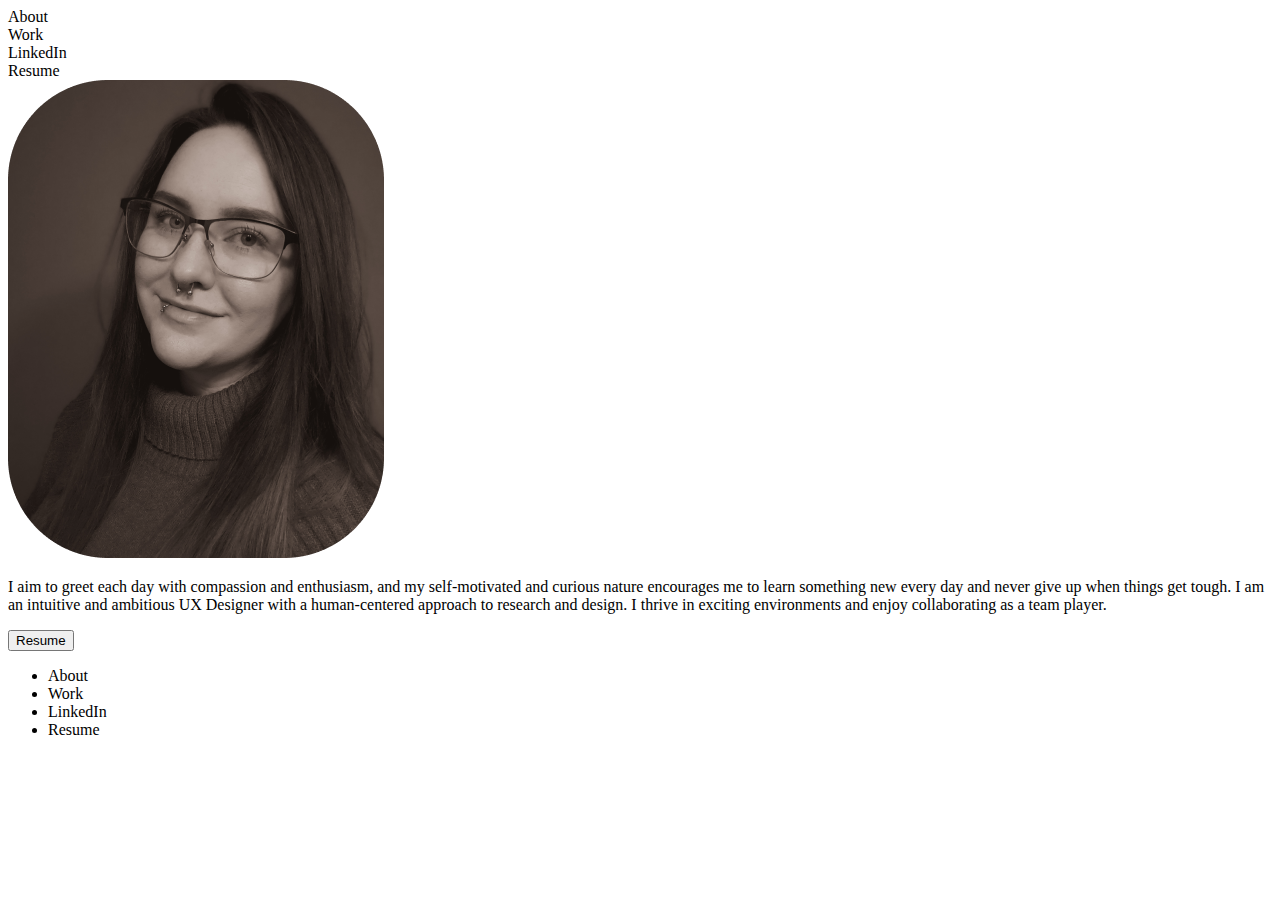
==== index.html @ d725f317 "Adding Images to folders and thee first steps of code" ====
<!DOCTYPE html>
<html>
    <head>
        <title></title>
    </head>
    <body>
        <header class="navigation">
            <div class="inline-block logo" img src="images/logo.png"></div>
            <nav class="inline block">
               <ui>
                <li>About</li>
                <li>Work</li>
                <li>LinkedIn</li>
                <li>Resume</li>
                </ui>
            </nav>
        </header>
<section class="heroImg">
<div>
    <img src="images/profile.png">
    <p>
        I aim to greet each day with compassion and enthusiasm, and my self-motivated and curious nature encourages me to learn something new every day and never give up when things get tough.  I am an intuitive and ambitious UX Designer with a human-centered approach to research and design. I thrive in exciting environments and enjoy collaborating as a team player.  
    </p>
    <button>Resume</button>
</div>
</section>

<footer>
    <ul>
        <li>About</li>
        <li>Work</li>
        <li>LinkedIn</li>
        <li>Resume</li>
    </ul>
</footer>




    </body>
</html>
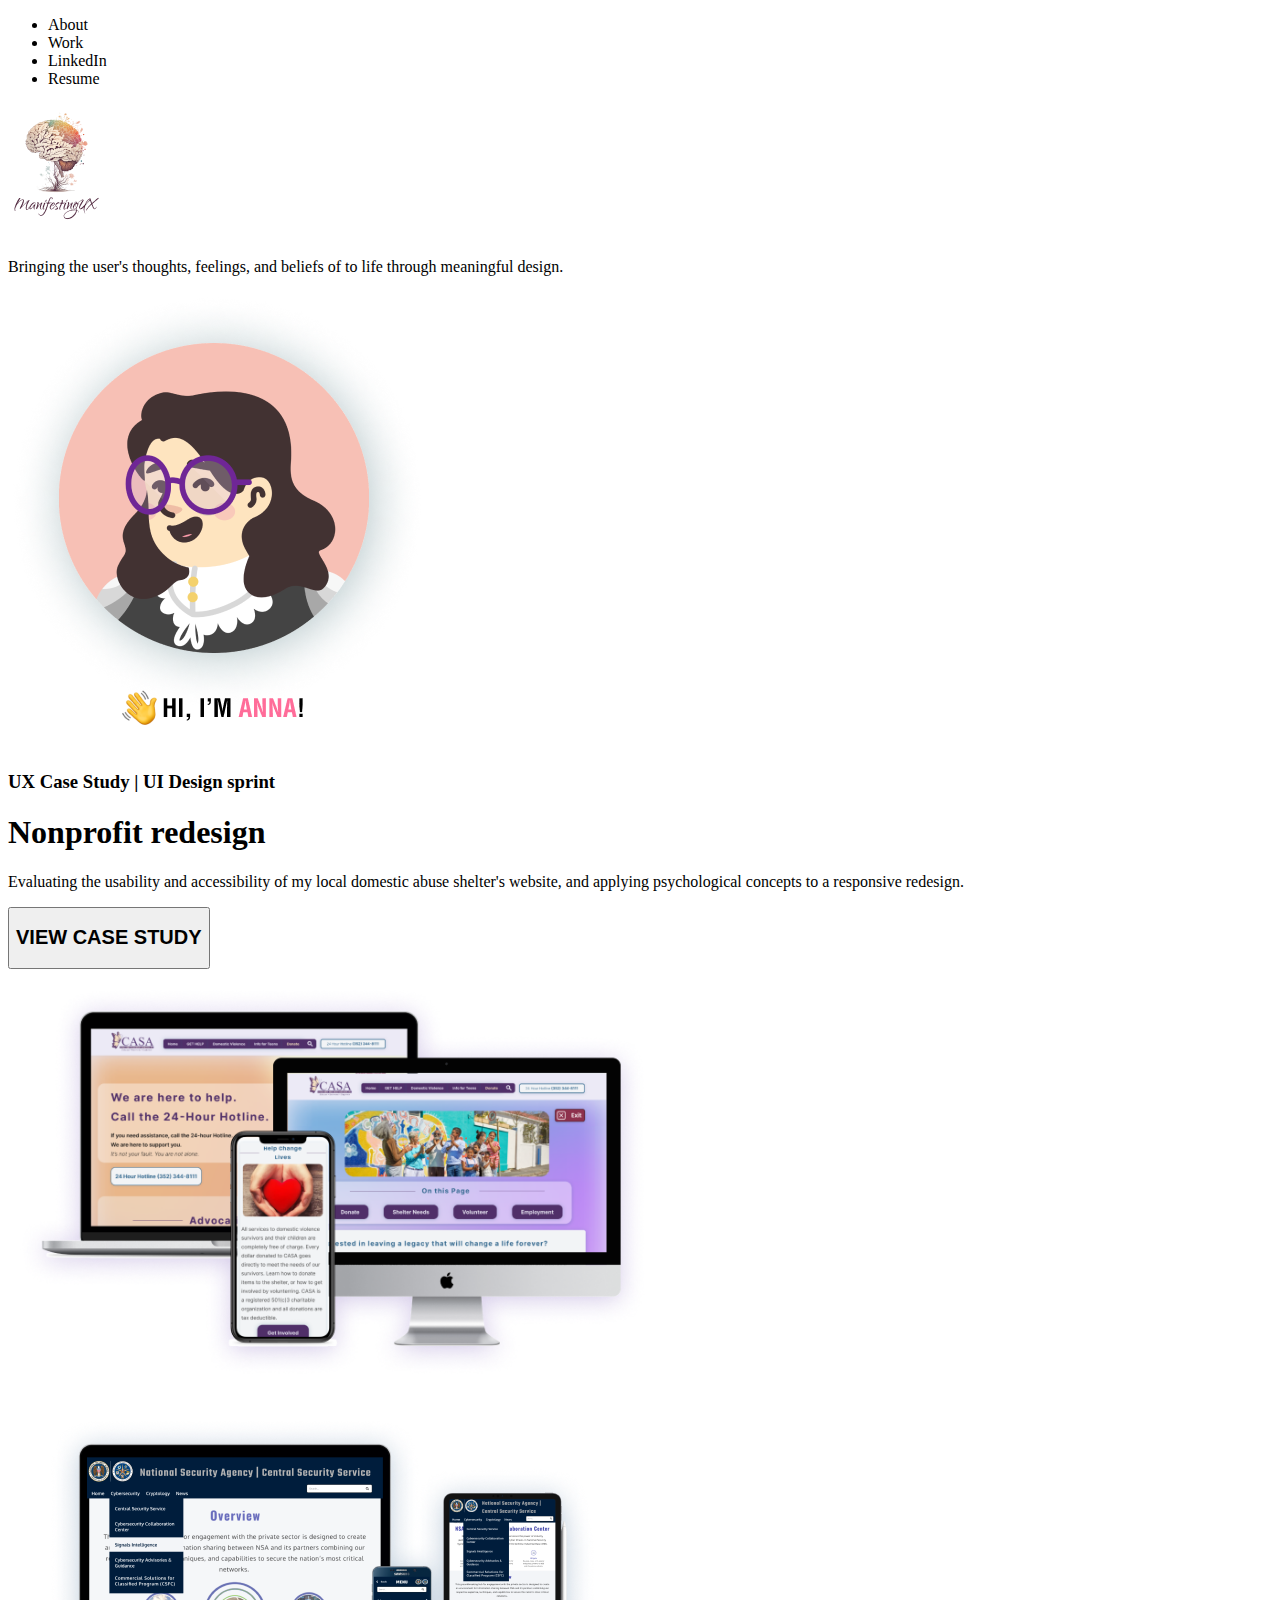
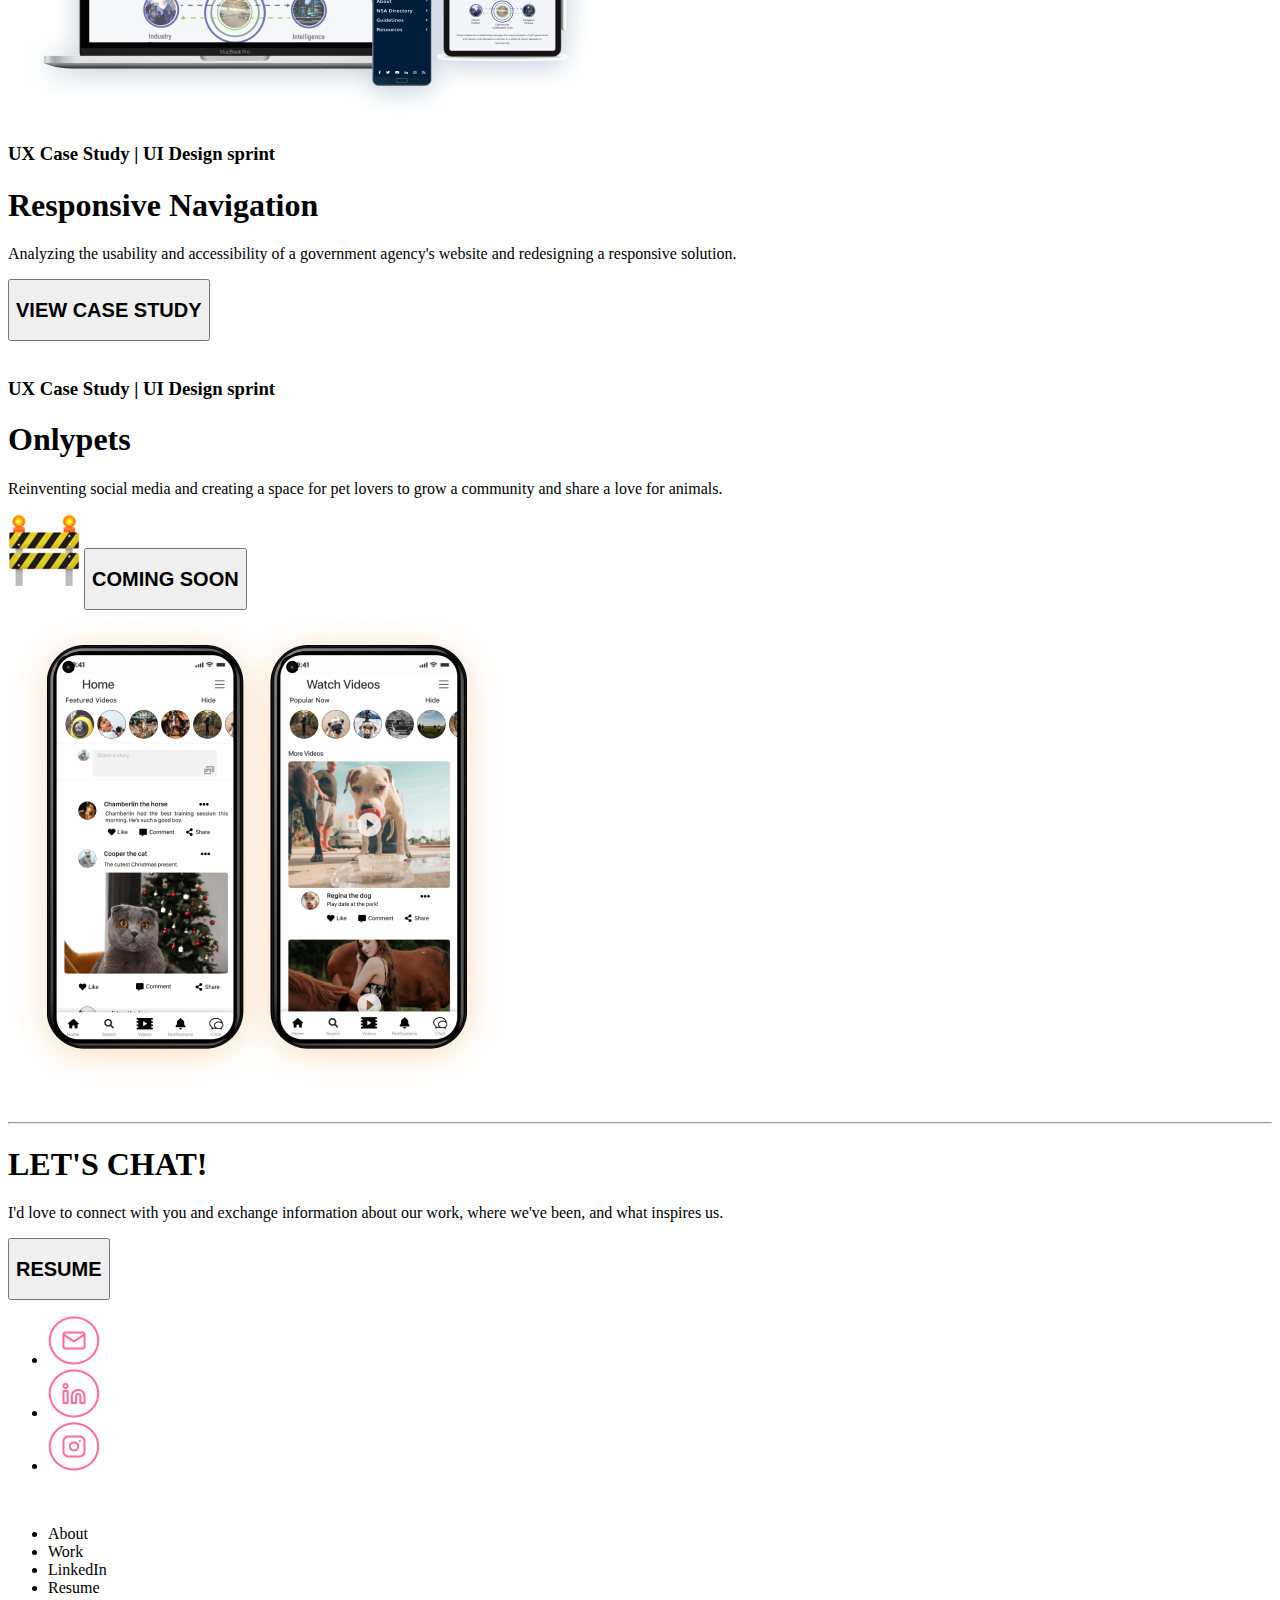
==== commit 169aca7f: "A buttload of work I forgot to save" ====
--- a/index.html
+++ b/index.html
@@ -1,38 +1,155 @@
 <!DOCTYPE html>
 <html>
     <head>
-        <title></title>
-    </head>
+            <title>Anna Riedle</title>
+            <link href="css/style.css" rel="stylesheet" type="text/css">
+          </head>
+     
     <body>
-        <header class="navigation">
-            <div class="inline-block logo" img src="images/logo.png"></div>
-            <nav class="inline block">
-               <ui>
-                <li>About</li>
-                <li>Work</li>
-                <li>LinkedIn</li>
-                <li>Resume</li>
-                </ui>
-            </nav>
+<!-- HEADER -->
+    <!--Can't get the logo to line up in the nav bar 1/7-->
+ <section>       
+    <header id="floatingMenu">
+            
+            <nav class="inline-block topnavList">
+                <ul>
+                 <li class="inline-block navMargin">About</li>
+                 <li class="inline-block navMargin"> Work</li>
+                 <li class="inline-block navMargin">LinkedIn</li>
+                 <li class="inline-block navMargin">Resume</li>
+                 </ul>
+                 <div class="inline-block logo"> 
+                    <img src="/images/logo.png">
+                </div>
+             </nav>
         </header>
-<section class="heroImg">
-<div>
-    <img src="images/profile.png">
-    <p>
-        I aim to greet each day with compassion and enthusiasm, and my self-motivated and curious nature encourages me to learn something new every day and never give up when things get tough.  I am an intuitive and ambitious UX Designer with a human-centered approach to research and design. I thrive in exciting environments and enjoy collaborating as a team player.  
-    </p>
-    <button>Resume</button>
+</section>
+
+<div class="spacer">
+    &nbsp;
+</div>
+
+<!-- LANDING -->
+<section>
+  <div id="LANDING">  <!--user's and design need a highlight 1/7-->
+<div  id="LANDleft">
+    <p class="slogan">Bringing the user's thoughts, feelings, and beliefs of to life through meaningful design.</p> 
+</div>
+<div id="LANDright">
+    <img src="/images/avatar.png">
+</div>
 </div>
 </section>
 
-<footer>
-    <ul>
-        <li>About</li>
-        <li>Work</li>
-        <li>LinkedIn</li>
-        <li>Resume</li>
-    </ul>
-</footer>
+
+<div class="spacer">
+    &nbsp;
+</div>
+
+
+<!--CASE STUDIES/"Work/Home"-->
+<section class="content">
+
+
+<!--CASA-->
+<div id="CASA">
+    <div id="CASAleft">
+        <h3 margin-left="72px">UX Case Study | UI Design sprint</h3>
+        <h1>Nonprofit redesign</h1>
+        <p>Evaluating the usability and accessibility of my local domestic abuse shelter's website, and applying psychological concepts to a responsive redesign.</p>
+        <button><h2>VIEW CASE STUDY</h2></button>
+    </div>
+    <!--list on left, image on right-->
+    <div id="CASAright">
+        <img src="/images/casa mockup.png" width="640px">
+    </div>
+</div>
+
+<div class="spacer">
+    &nbsp;
+</div>
+
+<!--NSA-->
+<div id="NSA">
+       <!--image on left, list on right-->
+    <div id="NSAleft">
+        <img src="/images/nsa mockup.png">
+    </div>
+    <div id="NSAright">   
+        <h3>UX Case Study | UI Design sprint</h3>
+        <h1>Responsive Navigation</h1>
+        <p>Analyzing the usability and accessibility of a government agency's website and redesigning a responsive solution.</p>
+        <button><h2>VIEW CASE STUDY</h2></button>
+    </div>
+
+</div>
+
+<div class="spacer">
+    &nbsp;
+</div>
+
+<!--ONLYPETS-->
+<div id="ONLYPETS">
+    <div id="OPleft">
+        <h3>UX Case Study | UI Design sprint</h3>
+        <h1>Onlypets</h1>
+        <p>Reinventing social media and creating a space for pet lovers to grow a community and share a love for animals.</p>
+        <img src="/images/coming soon.png">
+        <button><h2>COMING SOON</h2></button>
+    </div>
+    <!--list on left, image on right-->
+    <div id="OPright">
+        <img src="/images/onlypets mockup.png">
+    </div>
+</div>
+<div class="spacer">
+    &nbsp;
+</div>
+<hr>
+
+
+ <!--Let's chat with resume on left-->
+ 
+    <div id="CONTACT">
+       <div id="chatleft">
+        <h1>LET'S CHAT!</h1>
+       <p>I'd love to connect with you and exchange information about our work, where we've been, and what inspires us.</p>
+       <button><h2>RESUME</h2></button>
+       </div>
+
+       <div id="chatright">
+        <!-- Needs stlying 1/7 -->
+        <ul> 
+           <li><img src="/images/email.png"></li>
+           <li><img src="/images/linkedin.png"></li>
+           <li><img src="/images/instagram.png"></li>
+         </ul>
+       </div>
+
+   </div>
+   
+   
+  
+
+
+</section>
+
+<div class="spacer">
+    &nbsp;
+</div>
+
+
+<section>
+    <footer class="footer">
+        <ul>
+            <li class="inline-block navMargin">About</li>
+            <li class="inline-block navMargin"> Work</li>
+            <li class="inline-block navMargin">LinkedIn</li>
+            <li class="inline-block navMargin">Resume</li>
+        </ul>
+    </footer>
+</section>
+
 
 
 
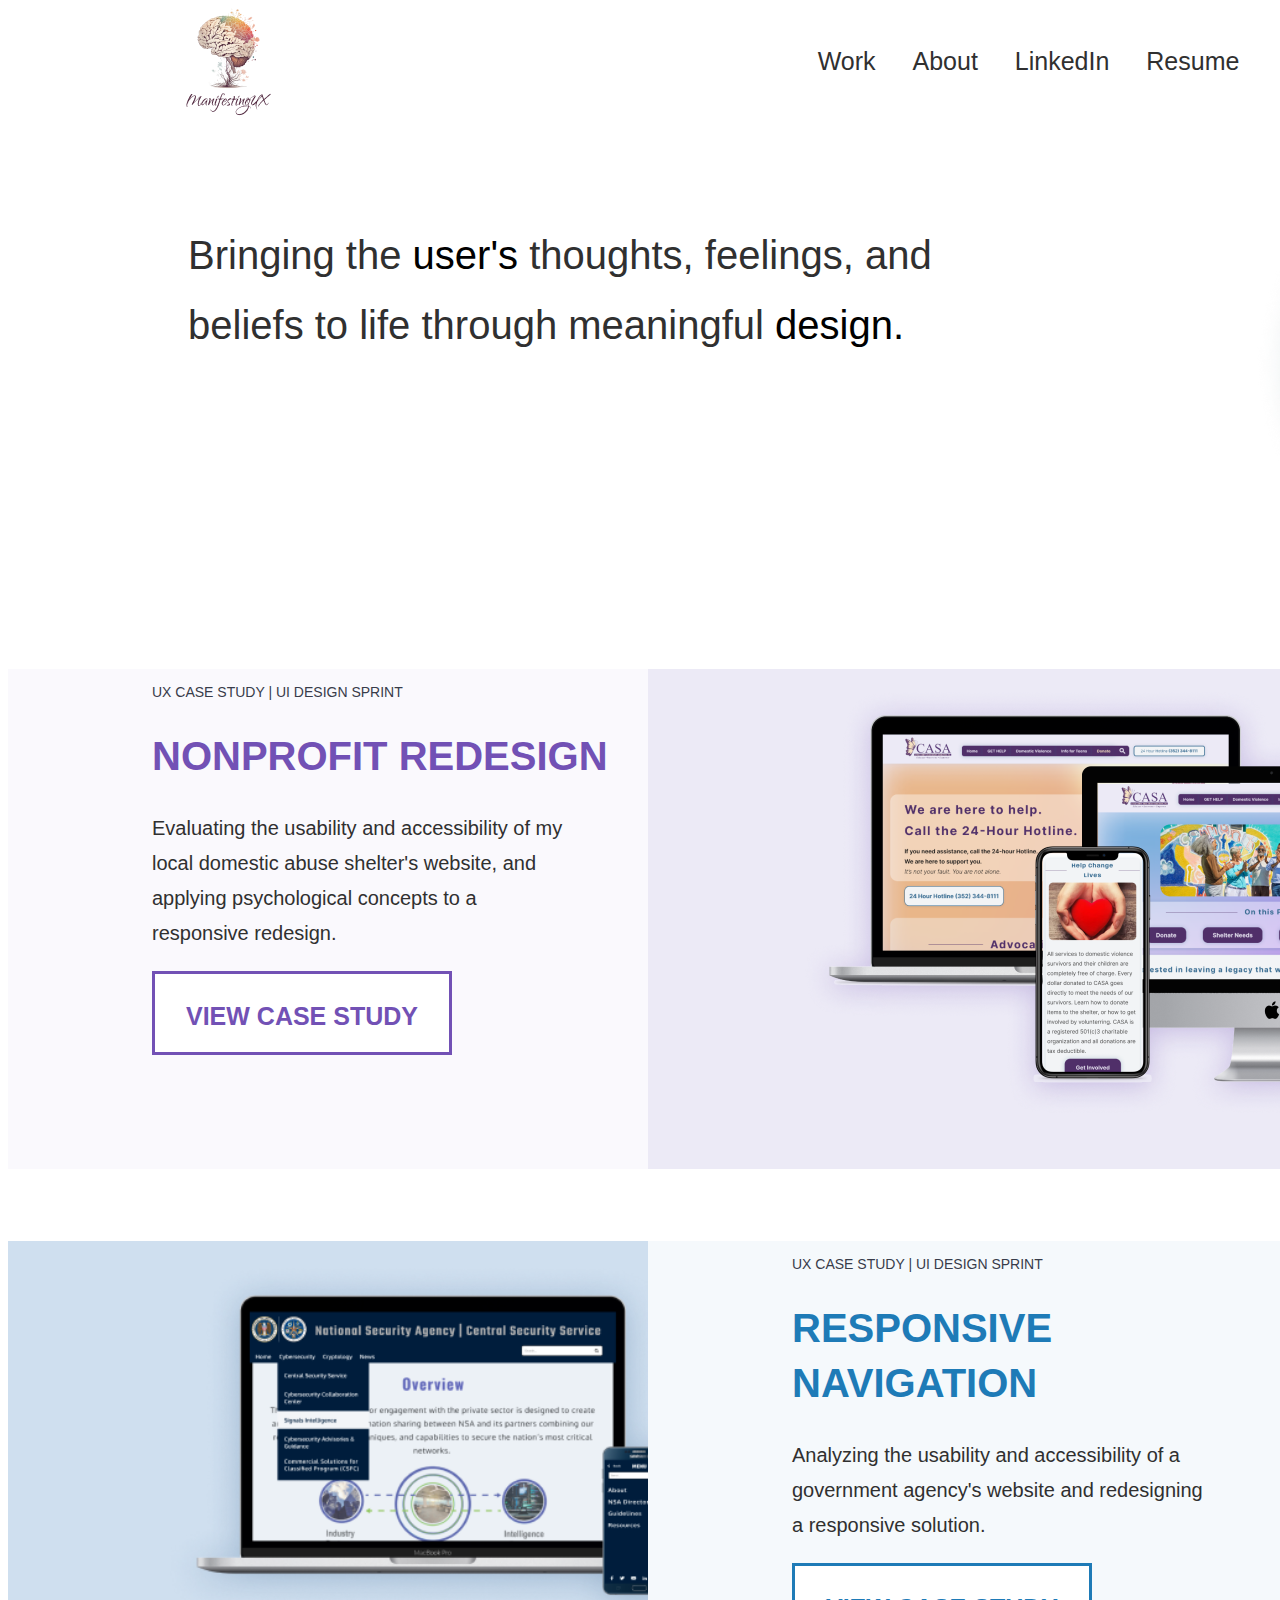
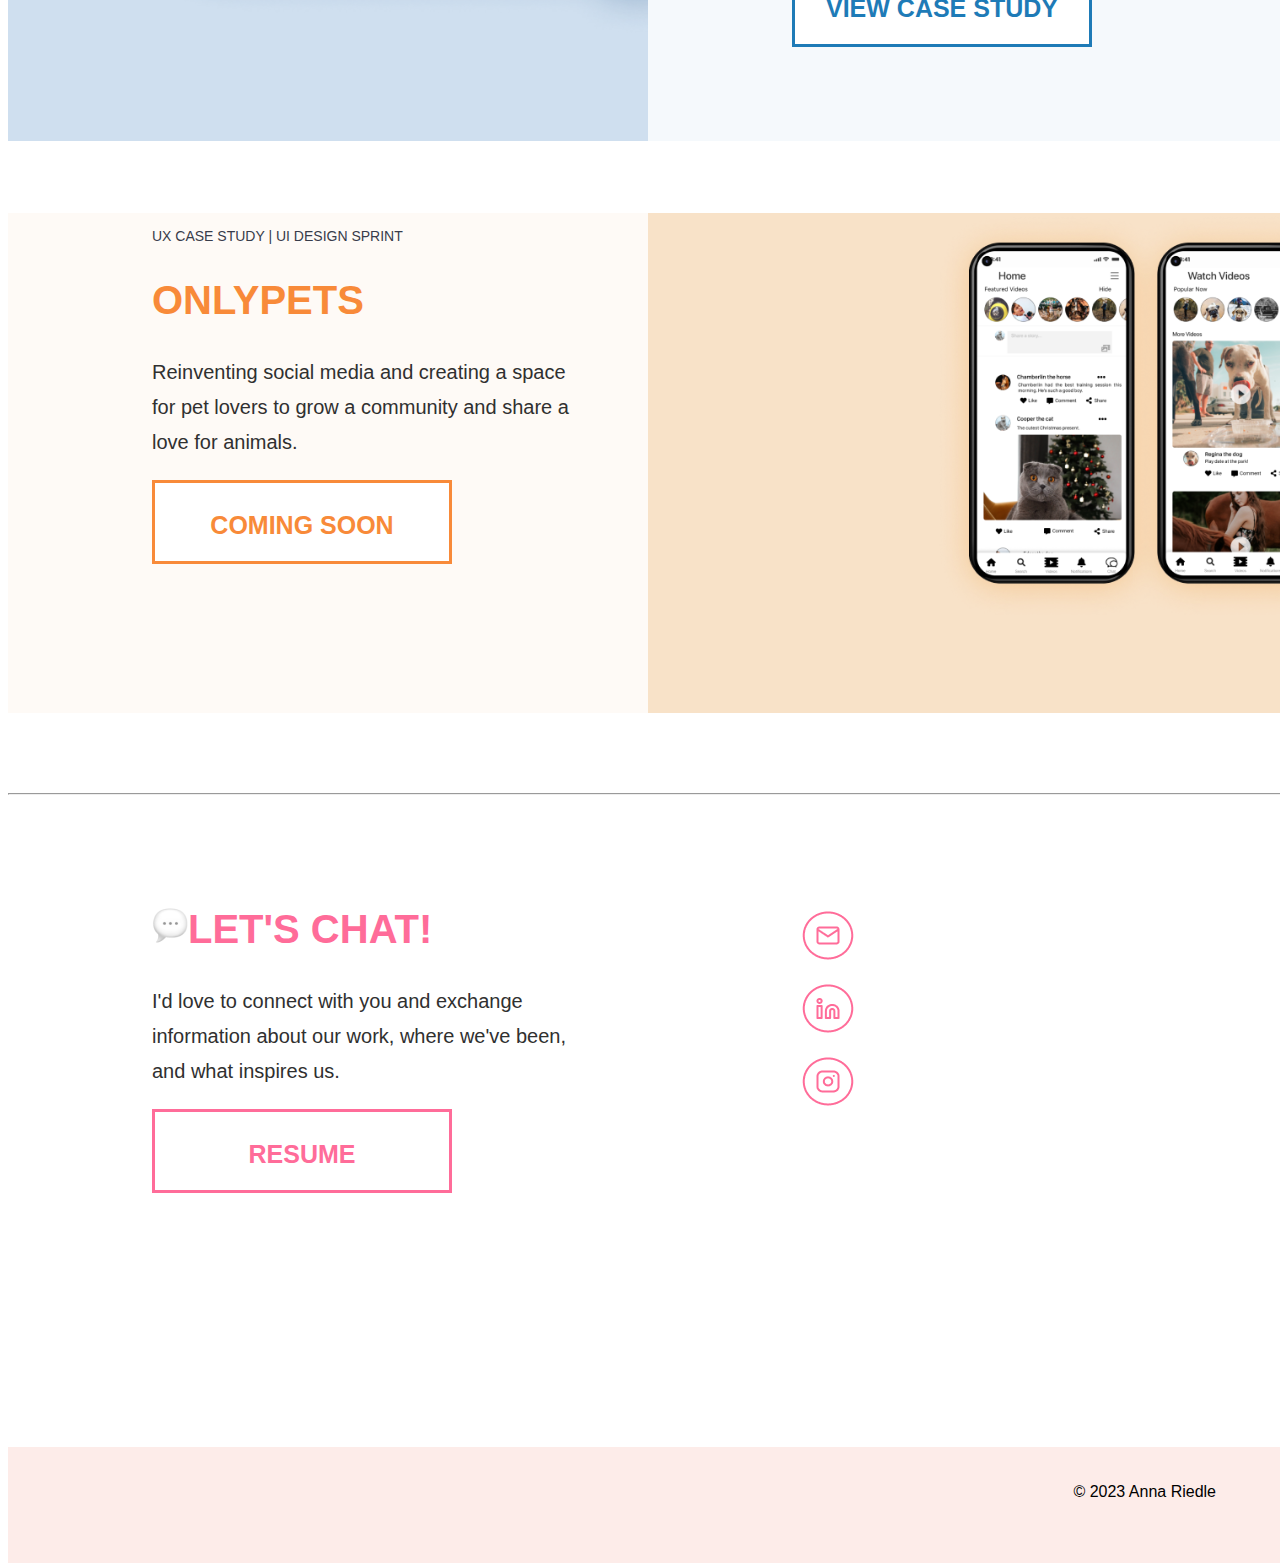
==== commit 25c84be5: "Good styling" ====
--- a/index.html
+++ b/index.html
@@ -2,41 +2,47 @@
 <html>
     <head>
             <title>Anna Riedle</title>
-            <link href="css/style.css" rel="stylesheet" type="text/css">
+            <link href="style.css" rel="stylesheet" type="text/css">
           </head>
      
     <body>
 <!-- HEADER -->
-    <!--Can't get the logo to line up in the nav bar 1/7-->
  <section>       
     <header id="floatingMenu">
             
-            <nav class="inline-block topnavList">
-                <ul>
-                 <li class="inline-block navMargin">About</li>
-                 <li class="inline-block navMargin"> Work</li>
-                 <li class="inline-block navMargin">LinkedIn</li>
-                 <li class="inline-block navMargin">Resume</li>
+            <nav class="inline-block">
+                <ul class="topnavList">
+                <li class="inline-block navMargin"><a href="index.html">Work</a></li>
+                 <li class="inline-block navMargin"><a href="about.html"> About </a></li>
+                 <li class="inline-block navMargin"><a href="https://www.linkedin.com/in/manifestingux/" target="blank">LinkedIn</a></li>
+                 <li class="inline-block navMargin"><a href="https://drive.google.com/file/d/1opaDoS01KjANEHUlz5idYP9Qv4E7E9ve/view?usp=share_link" target="blank">Resume</a></li>
                  </ul>
+                 
                  <div class="inline-block logo"> 
-                    <img src="/images/logo.png">
+                    <img src="images/logo.png">
                 </div>
              </nav>
         </header>
 </section>
 
+
 <div class="spacer">
     &nbsp;
 </div>
 
+
+
 <!-- LANDING -->
 <section>
-  <div id="LANDING">  <!--user's and design need a highlight 1/7-->
+  <div id="LANDING">
 <div  id="LANDleft">
-    <p class="slogan">Bringing the user's thoughts, feelings, and beliefs of to life through meaningful design.</p> 
+    <p class="slogan">Bringing the <mark>user's</mark> thoughts, feelings, and beliefs to life through meaningful <mark>design.</mark></p> 
+</div>
+<div class="spacer">
+    &nbsp;
 </div>
 <div id="LANDright">
-    <img src="/images/avatar.png">
+    <img src="images/avatar.png">
 </div>
 </div>
 </section>
@@ -52,16 +58,15 @@
 
 
 <!--CASA-->
-<div id="CASA">
+<div id="CASA" class="inline-block">
     <div id="CASAleft">
-        <h3 margin-left="72px">UX Case Study | UI Design sprint</h3>
-        <h1>Nonprofit redesign</h1>
-        <p>Evaluating the usability and accessibility of my local domestic abuse shelter's website, and applying psychological concepts to a responsive redesign.</p>
-        <button><h2>VIEW CASE STUDY</h2></button>
+        <h3>UX Case Study | UI Design sprint</h3>
+        <h1 >Nonprofit redesign</h1>
+        <p >Evaluating the usability and accessibility of my local domestic abuse shelter's website, and applying psychological concepts to a responsive redesign.</p>
+        <button ><h2>VIEW CASE STUDY</h2></button>
     </div>
-    <!--list on left, image on right-->
     <div id="CASAright">
-        <img src="/images/casa mockup.png" width="640px">
+        <img src="images/casa mockup.png" width="700px">
     </div>
 </div>
 
@@ -71,9 +76,8 @@
 
 <!--NSA-->
 <div id="NSA">
-       <!--image on left, list on right-->
     <div id="NSAleft">
-        <img src="/images/nsa mockup.png">
+        <img src="images/nsa mockup.png" width="730px">
     </div>
     <div id="NSAright">   
         <h3>UX Case Study | UI Design sprint</h3>
@@ -94,35 +98,34 @@
         <h3>UX Case Study | UI Design sprint</h3>
         <h1>Onlypets</h1>
         <p>Reinventing social media and creating a space for pet lovers to grow a community and share a love for animals.</p>
-        <img src="/images/coming soon.png">
         <button><h2>COMING SOON</h2></button>
     </div>
-    <!--list on left, image on right-->
     <div id="OPright">
-        <img src="/images/onlypets mockup.png">
+        <img src="images/onlypets mockup.png" width="420px">
     </div>
 </div>
 <div class="spacer">
     &nbsp;
 </div>
 <hr>
+<div class="spacer">
+    &nbsp;
+</div>
 
 
- <!--Let's chat with resume on left-->
  
     <div id="CONTACT">
        <div id="chatleft">
-        <h1>LET'S CHAT!</h1>
+        <h1><img src="images/chat.png">LET'S CHAT!</h1>
        <p>I'd love to connect with you and exchange information about our work, where we've been, and what inspires us.</p>
-       <button><h2>RESUME</h2></button>
+       <button><a href="https://drive.google.com/file/d/1opaDoS01KjANEHUlz5idYP9Qv4E7E9ve/view?usp=share_link" target="blank"><h2>RESUME</h2></a></button>
        </div>
 
-       <div id="chatright">
-        <!-- Needs stlying 1/7 -->
-        <ul> 
-           <li><img src="/images/email.png"></li>
-           <li><img src="/images/linkedin.png"></li>
-           <li><img src="/images/instagram.png"></li>
+       <div>
+        <ul  id="chatright"> 
+           <li><img src="images/email.png"></li>
+           <li><a href="https://www.linkedin.com/in/manifestingux/" target="blank"><img src="images/linkedin.png"></a></li>
+           <li><a href="https://www.instagram.com/manifestingux/" target="blank"> <img src="images/instagram.png"></a></li>
          </ul>
        </div>
 
@@ -142,10 +145,7 @@
 <section>
     <footer class="footer">
         <ul>
-            <li class="inline-block navMargin">About</li>
-            <li class="inline-block navMargin"> Work</li>
-            <li class="inline-block navMargin">LinkedIn</li>
-            <li class="inline-block navMargin">Resume</li>
+            <li class="inline-block footerList"> &copy 2023 Anna Riedle</li>
         </ul>
     </footer>
 </section>
--- a/style.css
+++ b/style.css
@@ -0,0 +1,475 @@
+ 
+/* mainhead/slogan/bighello */
+h1{
+    font-family: 'Helvetica';
+    font-style: normal;
+    font-weight: 700;
+    font-size: 40px;
+    line-height: 55px;
+    text-transform: uppercase;
+}
+/* smallhead/buttons/jobtitle */
+h2{
+    font-family: 'Helvetica';
+    font-style: normal;
+    font-weight: 700;
+    font-size: 25px;
+    line-height: 175%;
+    /* identical to box height, or 44px */
+    text-transform: uppercase;
+}
+/* minihead */
+h3{
+    font-family: 'Helvetica';
+    font-style: normal;
+    font-weight: 300;
+    font-size: 14px;
+    line-height: 19px;
+    text-transform: uppercase;
+    color: #383C4A;
+}
+/* special hi */
+h4{
+    font-family: 'Qwigley';
+    font-style: normal;
+    font-weight: 400;
+    font-size: 72px;
+    line-height: 90px;
+}
+h5{
+font-family: Helvetica;
+}
+h6{
+    font-family: Helvetica;
+}
+/* content text */
+p{
+    font-family: 'Helvetica';
+    font-style: normal;
+    font-weight: 300;
+    font-size: 20px;
+    line-height: 175%;
+    color: #303030;
+}
+ 
+.inline-block {
+    display: inline-block;
+    vertical-align: top;
+   
+    }
+/* spacer seperates header from body content */
+.spacer
+{
+    width: 100%;
+    height: 72px;
+}
+ 
+ 
+/* TOP NAVIGATION */
+#floatingMenu{
+    clear: both;
+    position: fixed;
+    width: 100%;
+    background-color: #ffffff;
+    top: 0;
+    }
+header{
+    
+    display: inline-block;
+    position: fixed;
+    height: 116px;
+    left: 0px;
+    right: 0px;
+    top: 0px;
+    background: #FFFFFF;
+    max-width:100%;
+    z-index: 1;
+        }
+ 
+    /* Top nav list items: */
+    nav {
+        position: relative;
+        left: 0px;
+        right: 0px;
+        top: 0px;
+        width: 98%;
+        height: 116px;
+        background-color: #fff;
+        font-family: 'Helvetica';
+        font-style: light;
+        font-weight: 500;
+        font-size: 25px;
+        line-height: 175%;
+        }
+        .navMargin{
+            margin-top: 15px;
+            margin-left:15px;
+            margin-right: 15px;
+            margin-bottom: 15px;
+        }
+        .topnavList {
+                width: auto;
+                text-align: center;
+                float: right;
+                right: 0;
+                color: #303030;
+               
+            }
+            a {
+                text-decoration: none;
+                color:#303030;
+             }
+             a:visited{
+                color:#303030;
+             }
+    .logo {
+        margin-left: 180px;
+        margin-right: auto;
+            display: inline-block;
+            height: 116px;
+            background-color: #fff;
+            position: absolute;
+            top: 0px;                 
+            }
+ 
+#LANDING {
+    display: flex;
+    max-width: 100%;
+    position: relative;
+    gap: 130px;
+    }
+   
+    #LANDleft {
+    float: left;
+    margin-left: 180px;
+    margin-top: 100px;
+    }
+   
+    #LANDright {
+    float: right;
+    margin-right: 180px;
+    margin-top: 75px;
+    }
+      .slogan{
+        font-family: 'Helvetica';
+        font-style: normal;
+        font-weight: 300;
+        font-size: 40px;
+        line-height: 175%;
+        color: #303030;
+        width: 800px;
+        height: 140px;
+        left: 110px;
+        top: 288px;
+    }
+    mark {
+        -webkit-animation: 1s highlight 1s 1 normal forwards;
+                animation: 1s highlight 1s 1 normal forwards;
+        background-color: none;
+        background: linear-gradient(90deg, #FDECE9 50%, rgba(255, 255, 255, 0) 50%);
+        background-size: 200% 100%;
+        background-position: 100% 0;
+      }
+      @-webkit-keyframes highlight {
+        to {
+          background-position: 0 0;
+        }
+      }
+      @keyframes highlight {
+        to {
+          background-position: 0 0;
+        }
+    }
+
+ 
+ 
+ 
+body{
+    width: 100%;     
+}
+ 
+ 
+ 
+   
+/*MAIN CONTENT*/
+    .content {
+    width:100%;
+    }
+
+/* CASA */
+#CASA {
+    display: flex;
+    max-width: 100%;
+    height: 500px;
+  }
+ 
+  #CASAleft {
+    
+    background-color: #FAF9FD;
+    width: 50%;
+    float: left;
+    align-items: center;
+    
+  }
+ #CASAleft h3{
+    margin-left: 144px;
+ }
+ #CASAleft h1{
+    margin-left: 144px;
+    color: #7251B5;
+ }
+ #CASAleft p{
+    width: 420px;
+    margin-left: 144px;
+ }
+ #CASAleft button{
+    margin-left: 144px;
+    border: 3px solid #7251B5;
+ }
+ #CASAleft h2{
+    color: #7251B5;
+ }
+ #CASAleft button:hover{
+    transition-duration: 0.2s;
+    background-color:#7251B5;
+ }
+ #CASAleft button:hover h2{
+    color: #ffffff;
+ }
+  #CASAright {
+    background-color: #ECEAF6;
+    width: 50%;
+    float: right;
+    align-items: center;
+  }
+ #CASA img{
+    margin-left: 144px;
+ }
+ 
+
+  /* NSA */
+  #NSA {
+    display: flex;
+    max-width: 100%;
+    height: 500px;
+  }
+  #NSA img{
+    margin-left: 144px;
+ }
+ #NSAleft {
+    background-color: #CFDFEF;
+    width: 50%;
+    float: left;
+  }
+  #NSAright {
+    background-color: #F5F9FC;
+    width: 50%;
+    float: right;
+    align-items: center;    
+}
+    #NSAright h3{
+        margin-left: 144px;
+     }
+     #NSAright h1{
+        margin-left: 144px;
+        color: #1E7BB7;
+     }
+     #NSAright p{
+        width: 420px;
+        margin-left: 144px;
+     }
+     #NSAright button{
+        margin-left: 144px;
+        border-color: #1E7BB7;
+     }
+     #NSAright button:hover{
+        transition-duration: 0.2s;
+        background-color:#1E7BB7;
+     }
+     #NSAright button:hover h2{
+        color: #ffffff;
+     }
+     #NSA h2{
+        color: #1E7BB7;
+     }
+ 
+/* ONLYPETS */
+#ONLYPETS {
+    display: flex;
+    max-width: 100%;
+    height: 500px;
+  }
+ 
+  #OPleft {
+    background-color: #FEFAF6;
+    width: 50%;
+    float: left;
+  }
+ 
+  #OPright {
+    background-color: #F8E2C8;
+    width: 50%;
+    float: right;
+    align-items: center;
+}
+ #ONLYPETS img{
+    margin-left: 288px;
+  
+ }
+ #OPleft h3{
+    margin-left: 144px;
+ }
+ #OPleft h1{
+    margin-left: 144px;
+    color: #F88A39;
+ }
+ #OPleft p{
+    width: 420px;
+    margin-left: 144px;
+ }
+ #OPleft button{
+    margin-left: 144px;
+    border-color:#F88A39;
+    
+ }
+ #ONLYPETS h2{
+    color: #F88A39;
+ }
+ #OPleft button:hover{
+    transition-duration: 0.2s;
+    background-color:#F88A39;
+ }
+ #OPleft button:hover h2{
+    color: #ffffff;
+ }
+
+ 
+
+/* CONTACT */
+    #CONTACT {
+        display: flex;
+        max-width: 100%;
+        height: 500px;
+      }
+     
+      #chatleft {
+        width: 50%;
+        float: left;
+      }
+     
+      #chatright {
+        list-style: none;
+        width: 50%;
+        float: right;}
+ #chatright img{
+    margin-left: 72px;
+    margin-top: 20px;
+  
+ }
+ #chatleft h3{
+    margin-left: 144px;
+ }
+ #chatleft h1{
+    margin-left: 144px;
+    color: #FF6C99;
+ }
+ #chatleft p{
+    width: 420px;
+    margin-left: 144px;
+ }
+ #chatleft button{
+    margin-left: 144px;
+    border-color: #FF6C99;
+ }
+ #CONTACT h2{
+    color: #FF6C99;
+ }
+ #chatleft button:hover{
+    transition-duration: 0.2s;
+    background-color:#FF6C99;
+ }
+ #chatleft button:hover h2{
+    color: #ffffff;
+ }
+ 
+/* BUTTONS */
+button{
+    box-sizing: border-box;
+    align-items: center;
+    width: 300px;
+    height: 84px;
+    background: #FFFFFF;
+    border: 3px solid #000;
+}  
+   
+ 
+ 
+ 
+/*FOOTER*/
+footer{
+    position: relative;
+    left: 0px;
+    right: 0px;
+    bottom: 0px;
+    height: 116px;
+    width: 100%;
+    margin-left: 30%;  
+    text-align: right;
+    float: right;
+    height: 116px;
+    background: #FDECE9;
+    /* font-family: 'Helvetica';
+    font-style: light;
+    font-weight: 500;
+    font-size: 25px;
+    line-height: 175%; */
+    }
+
+
+    
+
+.footerList {
+    margin-top: 15px;
+    margin-left:15px;
+    margin-right: 72px;
+    margin-bottom: 15px;
+    font-family: 'Helvetica';
+    font-style: normal;
+    font-weight: 300;
+    font-size: 16px;
+    line-height: 175%;
+    }
+ 
+ 
+ 
+   
+ 
+ 
+
+ 
+ 
+ 
+/* "ABOUT PAGE" styling */
+.bigHello{
+    font-family: 'Helvetica';
+    font-style: normal;
+    font-weight: 700;
+    font-size: 40px;
+    line-height: 55px;
+    text-transform: uppercase;
+    color: #000000;
+}
+.jobTitle{
+    font-family: 'Helvetica';
+    font-style: normal;
+}
+.careerSlogan{
+    font-family: 'Helvetica';
+    font-style: normal;
+}
+ 
+ 
+ 
+ 
+ 
+
